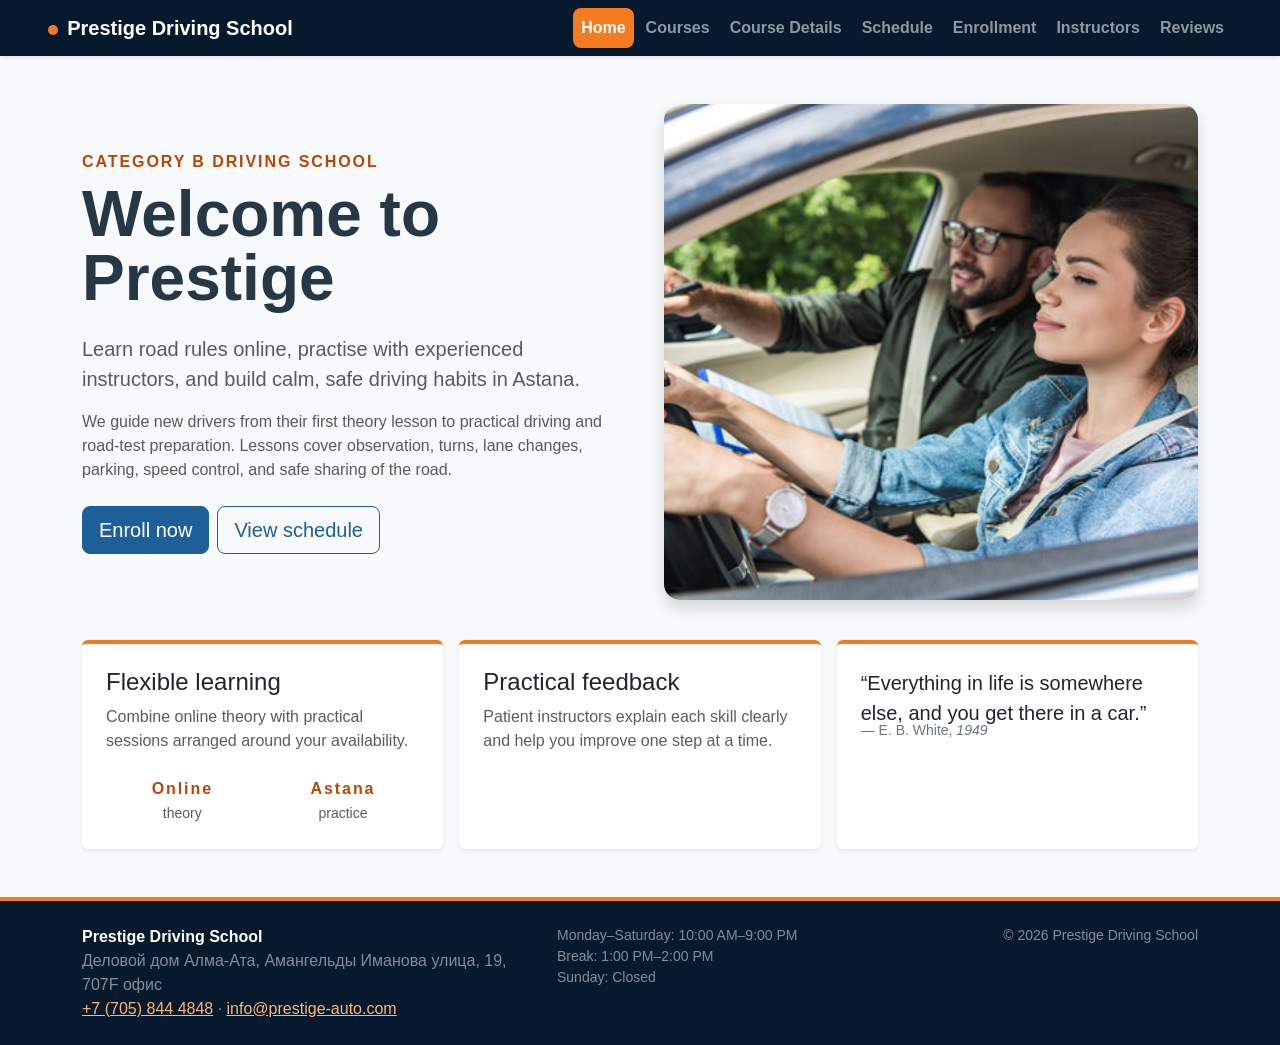
==== index.html @ 95843ca5 "bootstrap is added" ====
<!DOCTYPE html>
<html lang="en">
<head>
    <meta charset="UTF-8">
    <meta name="viewport" content="width=device-width, initial-scale=1.0">
    <meta name="description" content="Welcome to Prestige, an Astana driving school offering Category B theory and practical driving lessons.">
    <meta name="author" content="Aidos">
    <title>Prestige Driving School | Category B Lessons in Astana</title>
    <!-- Bootstrap 5.3.8 is used for the responsive grid, navigation, buttons, cards, and utilities. -->
    <link href="https://cdn.jsdelivr.net/npm/bootstrap@5.3.8/dist/css/bootstrap.min.css" rel="stylesheet">
    <link rel="stylesheet" href="css/index.css">
</head>
<body class="bg-body-tertiary d-flex flex-column min-vh-100">
    <header class="navbar navbar-expand-md navbar-dark bg-brand shadow-sm">
        <!-- container-fluid lets the navigation use the full screen width. -->
        <div class="container-fluid px-3 px-lg-5">
            <a class="navbar-brand fw-bold" href="index.html"><span class="brand-mark"></span>Prestige Driving School</a>
            <input class="visually-hidden nav-toggle" type="checkbox" id="home-nav-toggle">
            <label class="navbar-toggler d-md-none" for="home-nav-toggle">
                <span class="navbar-toggler-icon"></span>
                <span class="visually-hidden">Toggle navigation</span>
            </label>
            <nav class="navbar-collapse main-navigation" aria-label="Main navigation">
                <ul class="navbar-nav ms-md-auto gap-md-1">
                    <li class="nav-item"><a class="nav-link active" aria-current="page" href="index.html">Home</a></li>
                    <li class="nav-item"><a class="nav-link" href="courses.html">Courses</a></li>
                    <li class="nav-item"><a class="nav-link" href="courseDetail.html">Course Details</a></li>
                    <li class="nav-item"><a class="nav-link" href="schedule.html">Schedule</a></li>
                    <li class="nav-item"><a class="nav-link" href="enrollment.html">Enrollment</a></li>
                    <li class="nav-item"><a class="nav-link" href="instructors.html">Instructors</a></li>
                    <li class="nav-item"><a class="nav-link" href="reviews.html">Reviews</a></li>
                </ul>
            </nav>
        </div>
    </header>

    <!-- container keeps the main text readable on wide screens. -->
    <main class="container py-5 flex-grow-1">
        <section class="row g-4 g-lg-5 align-items-center" aria-labelledby="welcome-title">
            <div class="col-12 col-lg-6 text-center text-lg-start">
                <p class="eyebrow fw-bold text-uppercase mb-2">Category B driving school</p>
                <h1 class="display-3 fw-bold lh-1 mb-4" id="welcome-title">Welcome to Prestige</h1>
                <p class="lead text-body-secondary">
                    Learn road rules online, practise with experienced instructors, and build calm, safe driving habits in Astana.
                </p>
                <p class="text-body-secondary">
                    We guide new drivers from their first theory lesson to practical driving and road-test preparation. Lessons cover observation, turns, lane changes, parking, speed control, and safe sharing of the road.
                </p>
                <div class="d-flex flex-wrap justify-content-center justify-content-lg-start gap-2 mt-4">
                    <a class="btn btn-primary btn-lg" href="enrollment.html">Enroll now</a>
                    <a class="btn btn-outline-primary btn-lg" href="schedule.html">View schedule</a>
                </div>
            </div>
            <div class="col-12 col-lg-6">
                <img class="hero-image img-fluid w-100 rounded-4 shadow" src="images/driving-lesson.jpg" alt="Student taking a practical driving lesson with an instructor">
            </div>
        </section>

        <section class="row g-3 mt-4" aria-label="Prestige training benefits">
            <!-- Bootstrap Card component: colours and top accents are adapted to the Prestige theme. -->
            <div class="col-12 col-md-6 col-lg-4">
                <article class="card h-100 border-0 shadow-sm benefit-card">
                    <div class="card-body p-4">
                        <h2 class="h4 card-title">Flexible learning</h2>
                        <p class="card-text text-body-secondary">Combine online theory with practical sessions arranged around your availability.</p>
                        <!-- Nested grid keeps these two facts paired inside the card. -->
                        <div class="row g-2 text-center mt-2">
                            <div class="col-6"><span class="d-block fw-bold text-brand">Online</span><small class="text-body-secondary">theory</small></div>
                            <div class="col-6"><span class="d-block fw-bold text-brand">Astana</span><small class="text-body-secondary">practice</small></div>
                        </div>
                    </div>
                </article>
            </div>
            <div class="col-12 col-md-6 col-lg-4">
                <article class="card h-100 border-0 shadow-sm benefit-card">
                    <div class="card-body p-4">
                        <h2 class="h4 card-title">Practical feedback</h2>
                        <p class="card-text text-body-secondary">Patient instructors explain each skill clearly and help you improve one step at a time.</p>
                    </div>
                </article>
            </div>
            <div class="col-12 col-md-6 col-lg-4">
                <figure class="card h-100 border-0 shadow-sm benefit-card mb-0">
                    <div class="card-body p-4">
                        <blockquote class="blockquote mb-2"><p>“Everything in life is somewhere else, and you get there in a car.”</p></blockquote>
                        <figcaption class="blockquote-footer mb-0">E. B. White, <cite>1949</cite></figcaption>
                    </div>
                </figure>
            </div>
        </section>
    </main>

    <footer class="site-footer bg-brand text-white-50 py-4 mt-auto">
        <div class="container">
            <div class="row g-4 align-items-start">
                <address class="col-12 col-md-6 col-lg-5 mb-0">
                    <strong class="text-white">Prestige Driving School</strong><br>
                    <span lang="ru">Деловой дом Алма-Ата, Амангельды Иманова улица, 19, 707F офис</span><br>
                    <a href="tel:+77058444848">+7 (705) 844 4848</a> · <a href="mailto:info@prestige-auto.com">info@prestige-auto.com</a>
                </address>
                <p class="col-12 col-md-6 col-lg-4 mb-0 small">Monday–Saturday: 10:00 AM–9:00 PM<br>Break: 1:00 PM–2:00 PM<br>Sunday: Closed</p>
                <p class="col-12 col-lg-3 mb-0 text-lg-end small">&copy; 2026 Prestige Driving School</p>
            </div>
        </div>
    </footer>
</body>
</html>
---- css/index.css ----
/* Bootstrap replaced the old custom grid, spacing, buttons, cards, and responsive alignment.
   The matching classes are row/col-*, g-*, spacing utilities, btn, card, shadow, and text-* utilities. */
:root {
    --prestige-navy: #071a2d;
    --prestige-blue: #1f5f99;
    --prestige-orange: #f47b20;
}

body {
    color: #263746;
    font-family: Arial, Helvetica, sans-serif;
}

.bg-brand {
    background-color: var(--prestige-navy);
}

.brand-mark {
    display: inline-block;
    width: 0.65rem;
    height: 0.65rem;
    margin-right: 0.55rem;
    border-radius: 50%;
    background: var(--prestige-orange);
}

.nav-link {
    border-radius: 0.5rem;
    font-weight: 600;
}

.navbar-nav .nav-link.active,
.navbar-nav .nav-link:hover {
    background: var(--prestige-orange);
    color: #fff;
}

.nav-toggle:not(:checked) ~ .main-navigation {
    display: none;
}

.nav-toggle:checked ~ .main-navigation {
    display: block;
}

.eyebrow,
.text-brand {
    color: #b64705;
    letter-spacing: 0.12em;
}

.hero-image {
    height: clamp(18rem, 45vw, 31rem);
    object-fit: cover;
}

.benefit-card {
    border-top: 0.3rem solid var(--prestige-orange) !important;
}

.btn-primary {
    --bs-btn-bg: var(--prestige-blue);
    --bs-btn-border-color: var(--prestige-blue);
    --bs-btn-hover-bg: #174a77;
    --bs-btn-hover-border-color: #174a77;
}

.btn-outline-primary {
    --bs-btn-color: var(--prestige-blue);
    --bs-btn-border-color: var(--prestige-blue);
    --bs-btn-hover-bg: var(--prestige-blue);
    --bs-btn-hover-border-color: var(--prestige-blue);
}

.site-footer {
    border-top: 0.3rem solid var(--prestige-orange);
}

.site-footer a {
    color: #ffb578;
}

@media (min-width: 768px) {
    .nav-toggle ~ .main-navigation {
        display: flex;
    }
}

@media (max-width: 767.98px) {
    .main-navigation {
        flex-basis: 100%;
        padding-top: 0.75rem;
    }

    .main-navigation .nav-link {
        padding-left: 0.75rem;
    }
}
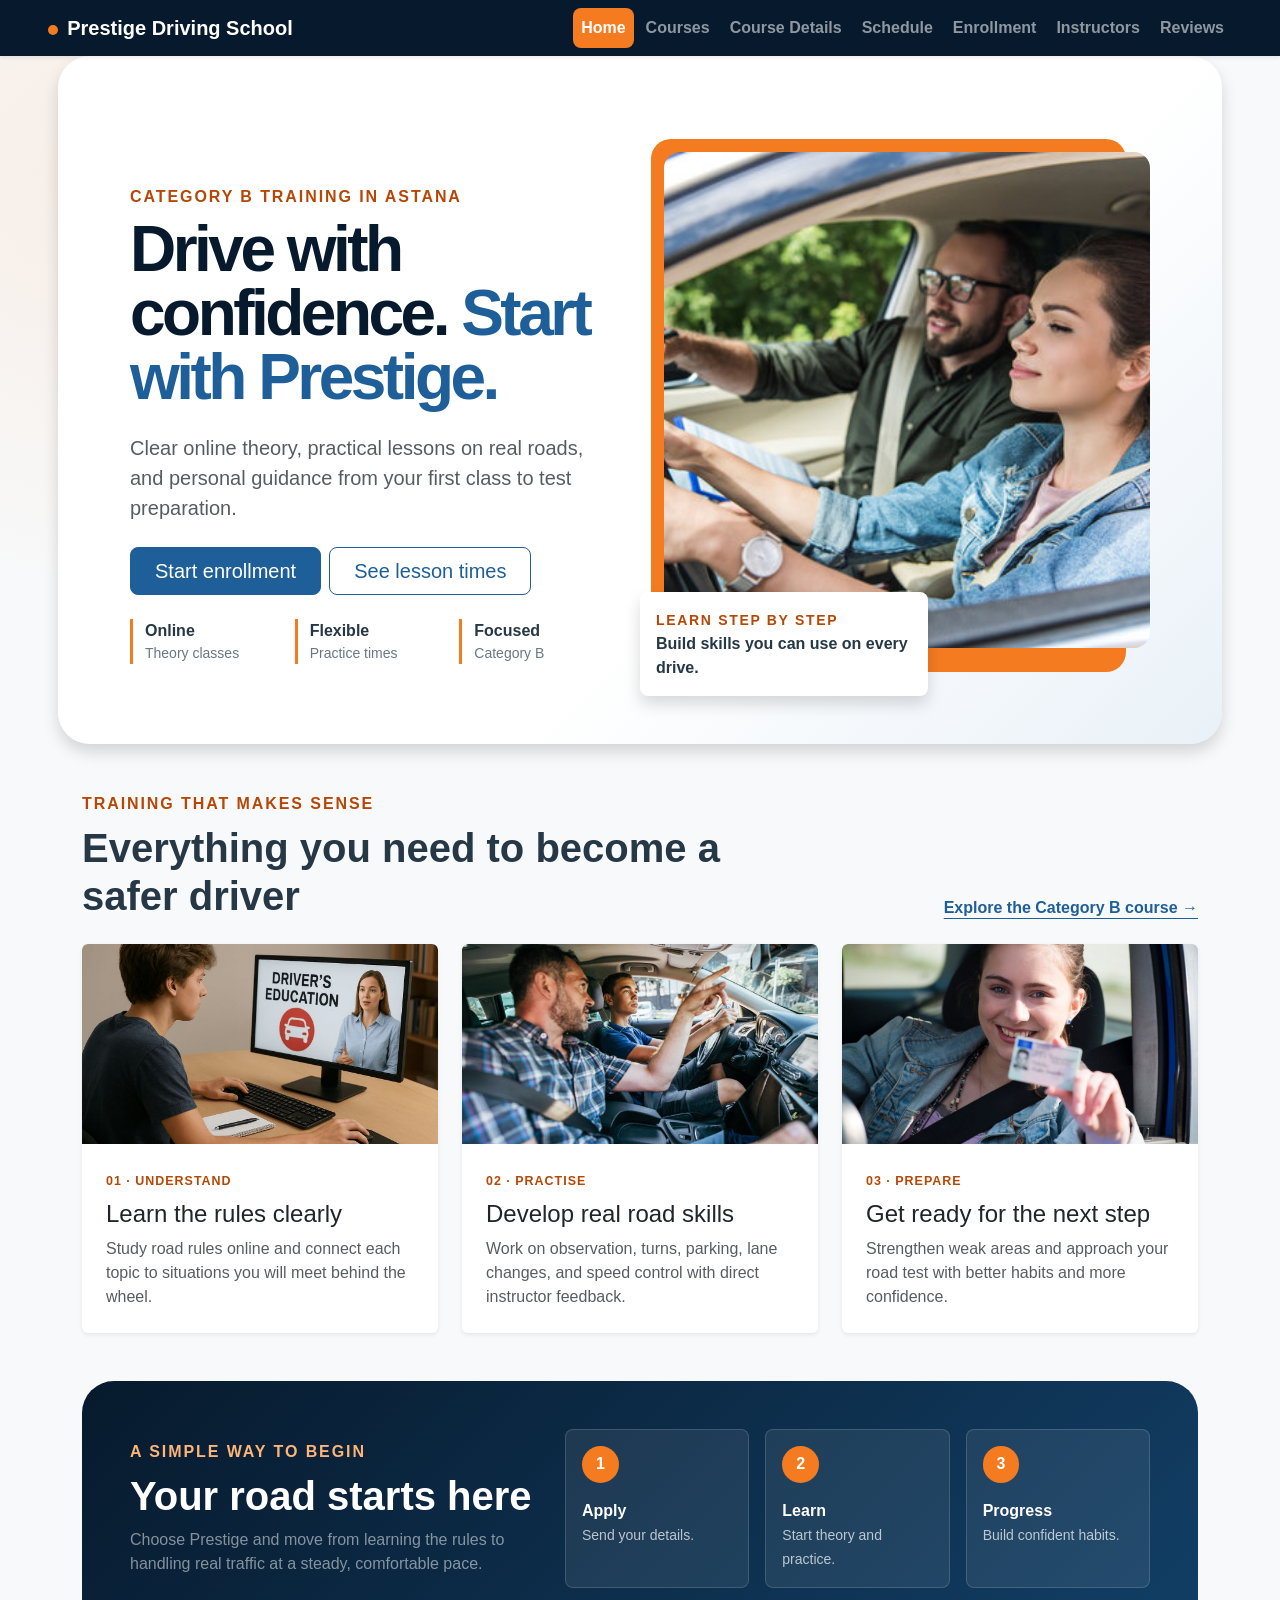
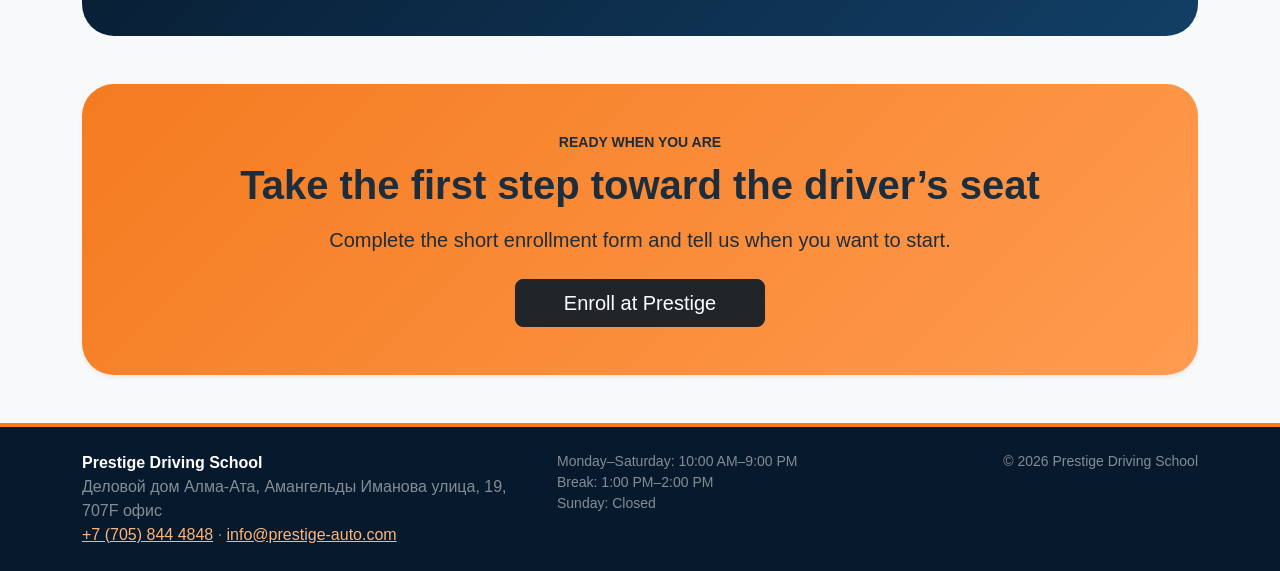
==== commit 022efdfc: "index html became more selling" ====
--- a/index.html
+++ b/index.html
@@ -3,7 +3,7 @@
 <head>
     <meta charset="UTF-8">
     <meta name="viewport" content="width=device-width, initial-scale=1.0">
-    <meta name="description" content="Welcome to Prestige, an Astana driving school offering Category B theory and practical driving lessons.">
+    <meta name="description" content="Build safe driving skills with Prestige Driving School in Astana. Study Category B theory online and book flexible practical lessons.">
     <meta name="author" content="Aidos">
     <title>Prestige Driving School | Category B Lessons in Astana</title>
     <!-- Bootstrap 5.3.8 is used for the responsive grid, navigation, buttons, cards, and utilities. -->
@@ -35,58 +35,103 @@
     </header>
 
     <!-- container keeps the main text readable on wide screens. -->
-    <main class="container py-5 flex-grow-1">
-        <section class="row g-4 g-lg-5 align-items-center" aria-labelledby="welcome-title">
+    <main class="container py-4 py-lg-5 flex-grow-1">
+        <section class="hero-panel row g-4 g-lg-5 align-items-center rounded-5 shadow overflow-hidden p-3 p-md-4 p-lg-5" aria-labelledby="welcome-title">
             <div class="col-12 col-lg-6 text-center text-lg-start">
-                <p class="eyebrow fw-bold text-uppercase mb-2">Category B driving school</p>
-                <h1 class="display-3 fw-bold lh-1 mb-4" id="welcome-title">Welcome to Prestige</h1>
-                <p class="lead text-body-secondary">
-                    Learn road rules online, practise with experienced instructors, and build calm, safe driving habits in Astana.
+                <p class="eyebrow fw-bold text-uppercase mb-2">Category B training in Astana</p>
+                <h1 class="display-3 fw-bold lh-1 mb-4" id="welcome-title">Drive with confidence. <span>Start with Prestige.</span></h1>
+                <p class="lead text-body-secondary mb-4">
+                    Clear online theory, practical lessons on real roads, and personal guidance from your first class to test preparation.
                 </p>
-                <p class="text-body-secondary">
-                    We guide new drivers from their first theory lesson to practical driving and road-test preparation. Lessons cover observation, turns, lane changes, parking, speed control, and safe sharing of the road.
-                </p>
-                <div class="d-flex flex-wrap justify-content-center justify-content-lg-start gap-2 mt-4">
-                    <a class="btn btn-primary btn-lg" href="enrollment.html">Enroll now</a>
-                    <a class="btn btn-outline-primary btn-lg" href="schedule.html">View schedule</a>
+                <div class="d-flex flex-wrap justify-content-center justify-content-lg-start gap-2 mb-4">
+                    <a class="btn btn-primary btn-lg px-4" href="enrollment.html">Start enrollment</a>
+                    <a class="btn btn-outline-primary btn-lg px-4" href="schedule.html">See lesson times</a>
+                </div>
+                <div class="row g-2 text-start" aria-label="Course highlights">
+                    <div class="col-12 col-sm-4"><p class="trust-item mb-0"><strong>Online</strong><small>Theory classes</small></p></div>
+                    <div class="col-12 col-sm-4"><p class="trust-item mb-0"><strong>Flexible</strong><small>Practice times</small></p></div>
+                    <div class="col-12 col-sm-4"><p class="trust-item mb-0"><strong>Focused</strong><small>Category B</small></p></div>
                 </div>
             </div>
             <div class="col-12 col-lg-6">
-                <img class="hero-image img-fluid w-100 rounded-4 shadow" src="images/driving-lesson.jpg" alt="Student taking a practical driving lesson with an instructor">
+                <div class="hero-visual position-relative">
+                    <img class="hero-image img-fluid w-100 rounded-4" src="images/driving-lesson.jpg" alt="Student taking a practical driving lesson with an instructor">
+                    <div class="hero-message bg-white rounded-3 shadow p-3">
+                        <span class="small text-uppercase fw-bold text-brand">Learn step by step</span>
+                        <p class="mb-0 fw-semibold">Build skills you can use on every drive.</p>
+                    </div>
+                </div>
             </div>
         </section>
 
-        <section class="row g-3 mt-4" aria-label="Prestige training benefits">
-            <!-- Bootstrap Card component: colours and top accents are adapted to the Prestige theme. -->
-            <div class="col-12 col-md-6 col-lg-4">
-                <article class="card h-100 border-0 shadow-sm benefit-card">
-                    <div class="card-body p-4">
-                        <h2 class="h4 card-title">Flexible learning</h2>
-                        <p class="card-text text-body-secondary">Combine online theory with practical sessions arranged around your availability.</p>
-                        <!-- Nested grid keeps these two facts paired inside the card. -->
-                        <div class="row g-2 text-center mt-2">
-                            <div class="col-6"><span class="d-block fw-bold text-brand">Online</span><small class="text-body-secondary">theory</small></div>
-                            <div class="col-6"><span class="d-block fw-bold text-brand">Astana</span><small class="text-body-secondary">practice</small></div>
+        <section class="py-5" aria-labelledby="benefits-title">
+            <div class="row align-items-end g-3 mb-4">
+                <div class="col-12 col-lg-8">
+                    <p class="eyebrow fw-bold text-uppercase mb-2">Training that makes sense</p>
+                    <h2 class="display-6 fw-bold mb-0" id="benefits-title">Everything you need to become a safer driver</h2>
+                </div>
+                <div class="col-12 col-lg-4 text-lg-end">
+                    <a class="fw-semibold link-arrow" href="courses.html">Explore the Category B course <span aria-hidden="true">→</span></a>
+                </div>
+            </div>
+
+            <!-- Bootstrap Card component: image cards are adapted to present the Prestige learning journey. -->
+            <div class="row g-4">
+                <div class="col-12 col-md-6 col-lg-4">
+                    <article class="card h-100 border-0 shadow-sm benefit-card overflow-hidden">
+                        <img class="card-img-top selling-card-image" src="images/theory.jpg" alt="Student studying driving theory online">
+                        <div class="card-body p-4">
+                            <span class="step-label">01 · Understand</span>
+                            <h3 class="h4 card-title mt-2">Learn the rules clearly</h3>
+                            <p class="card-text text-body-secondary mb-0">Study road rules online and connect each topic to situations you will meet behind the wheel.</p>
                         </div>
-                    </div>
-                </article>
+                    </article>
+                </div>
+                <div class="col-12 col-md-6 col-lg-4">
+                    <article class="card h-100 border-0 shadow-sm benefit-card overflow-hidden">
+                        <img class="card-img-top selling-card-image" src="images/practice.jpg" alt="Instructor guiding a student during a practical driving lesson">
+                        <div class="card-body p-4">
+                            <span class="step-label">02 · Practise</span>
+                            <h3 class="h4 card-title mt-2">Develop real road skills</h3>
+                            <p class="card-text text-body-secondary mb-0">Work on observation, turns, parking, lane changes, and speed control with direct instructor feedback.</p>
+                        </div>
+                    </article>
+                </div>
+                <div class="col-12 col-md-6 col-lg-4">
+                    <article class="card h-100 border-0 shadow-sm benefit-card overflow-hidden">
+                        <img class="card-img-top selling-card-image" src="images/graduate-photo.jpg" alt="New driver holding a driving license">
+                        <div class="card-body p-4">
+                            <span class="step-label">03 · Prepare</span>
+                            <h3 class="h4 card-title mt-2">Get ready for the next step</h3>
+                            <p class="card-text text-body-secondary mb-0">Strengthen weak areas and approach your road test with better habits and more confidence.</p>
+                        </div>
+                    </article>
+                </div>
             </div>
-            <div class="col-12 col-md-6 col-lg-4">
-                <article class="card h-100 border-0 shadow-sm benefit-card">
-                    <div class="card-body p-4">
-                        <h2 class="h4 card-title">Practical feedback</h2>
-                        <p class="card-text text-body-secondary">Patient instructors explain each skill clearly and help you improve one step at a time.</p>
-                    </div>
-                </article>
+        </section>
+
+        <section class="journey-section rounded-5 p-4 p-lg-5 mb-5 text-white" aria-labelledby="journey-title">
+            <div class="row g-4 align-items-center">
+                <div class="col-12 col-lg-5">
+                    <p class="eyebrow eyebrow-light fw-bold text-uppercase mb-2">A simple way to begin</p>
+                    <h2 class="display-6 fw-bold" id="journey-title">Your road starts here</h2>
+                    <p class="text-white-50 mb-0">Choose Prestige and move from learning the rules to handling real traffic at a steady, comfortable pace.</p>
+                </div>
+                <div class="col-12 col-lg-7">
+                    <ol class="row g-3 list-unstyled mb-0">
+                        <li class="col-12 col-sm-4"><div class="journey-step h-100 p-3 rounded-3"><span>1</span><strong class="d-block mt-3">Apply</strong><small>Send your details.</small></div></li>
+                        <li class="col-12 col-sm-4"><div class="journey-step h-100 p-3 rounded-3"><span>2</span><strong class="d-block mt-3">Learn</strong><small>Start theory and practice.</small></div></li>
+                        <li class="col-12 col-sm-4"><div class="journey-step h-100 p-3 rounded-3"><span>3</span><strong class="d-block mt-3">Progress</strong><small>Build confident habits.</small></div></li>
+                    </ol>
+                </div>
             </div>
-            <div class="col-12 col-md-6 col-lg-4">
-                <figure class="card h-100 border-0 shadow-sm benefit-card mb-0">
-                    <div class="card-body p-4">
-                        <blockquote class="blockquote mb-2"><p>“Everything in life is somewhere else, and you get there in a car.”</p></blockquote>
-                        <figcaption class="blockquote-footer mb-0">E. B. White, <cite>1949</cite></figcaption>
-                    </div>
-                </figure>
-            </div>
+        </section>
+
+        <section class="cta-panel rounded-5 p-4 p-lg-5 text-center shadow-sm" aria-labelledby="cta-title">
+            <p class="fw-bold text-uppercase small mb-2">Ready when you are</p>
+            <h2 class="display-6 fw-bold mb-3" id="cta-title">Take the first step toward the driver’s seat</h2>
+            <p class="lead mb-4">Complete the short enrollment form and tell us when you want to start.</p>
+            <a class="btn btn-dark btn-lg px-5" href="enrollment.html">Enroll at Prestige</a>
         </section>
     </main>
 
--- a/css/index.css
+++ b/css/index.css
@@ -9,6 +9,9 @@
 body {
     color: #263746;
     font-family: Arial, Helvetica, sans-serif;
+    background:
+        radial-gradient(circle at 8% 8%, rgba(244, 123, 32, 0.09), transparent 26rem),
+        #f4f7fa !important;
 }
 
 .bg-brand {
@@ -49,13 +52,115 @@
     letter-spacing: 0.12em;
 }
 
+.hero-panel {
+    background: linear-gradient(135deg, #fff 0%, #fff 62%, #e9f1f8 100%);
+}
+
+.hero-panel h1 {
+    color: var(--prestige-navy);
+    letter-spacing: -0.055em;
+}
+
+.hero-panel h1 span {
+    color: var(--prestige-blue);
+}
+
 .hero-image {
     height: clamp(18rem, 45vw, 31rem);
     object-fit: cover;
 }
 
+.hero-visual::before {
+    position: absolute;
+    inset: -0.8rem 1.5rem 1.5rem -0.8rem;
+    z-index: 0;
+    border-radius: 1.25rem;
+    background: var(--prestige-orange);
+    content: "";
+}
+
+.hero-visual img,
+.hero-message {
+    position: relative;
+    z-index: 1;
+}
+
+.hero-message {
+    width: min(18rem, 80%);
+    margin: -3.5rem 0 0 -1.5rem;
+}
+
+.trust-item {
+    padding-left: 0.75rem;
+    border-left: 0.2rem solid var(--prestige-orange);
+}
+
+.trust-item strong,
+.trust-item small {
+    display: block;
+}
+
+.trust-item small {
+    color: #687888;
+}
+
 .benefit-card {
-    border-top: 0.3rem solid var(--prestige-orange) !important;
+    transition: transform 180ms ease, box-shadow 180ms ease;
+}
+
+.benefit-card:hover {
+    transform: translateY(-0.35rem);
+    box-shadow: 0 1rem 2.5rem rgba(7, 26, 45, 0.15) !important;
+}
+
+.selling-card-image {
+    height: 12.5rem;
+    object-fit: cover;
+}
+
+.step-label {
+    color: #b64705;
+    font-size: 0.78rem;
+    font-weight: 800;
+    letter-spacing: 0.08em;
+    text-transform: uppercase;
+}
+
+.link-arrow {
+    color: var(--prestige-blue);
+    text-underline-offset: 0.3rem;
+}
+
+.journey-section {
+    background: linear-gradient(135deg, var(--prestige-navy), #123f66);
+}
+
+.eyebrow-light {
+    color: #ffb578;
+}
+
+.journey-step {
+    border: 1px solid rgba(255, 255, 255, 0.15);
+    background: rgba(255, 255, 255, 0.08);
+}
+
+.journey-step span {
+    display: grid;
+    width: 2.3rem;
+    height: 2.3rem;
+    place-items: center;
+    border-radius: 50%;
+    background: var(--prestige-orange);
+    font-weight: 800;
+}
+
+.journey-step small {
+    color: rgba(255, 255, 255, 0.7);
+}
+
+.cta-panel {
+    background: linear-gradient(135deg, #f47b20, #ff9b4f);
+    color: #1d2d3b;
 }
 
 .btn-primary {
@@ -95,4 +200,13 @@
     .main-navigation .nav-link {
         padding-left: 0.75rem;
     }
-}
+
+    .hero-message {
+        width: calc(100% - 2rem);
+        margin: -2rem auto 0;
+    }
+
+    .hero-visual::before {
+        inset: -0.55rem 0.75rem 1rem -0.55rem;
+    }
+}
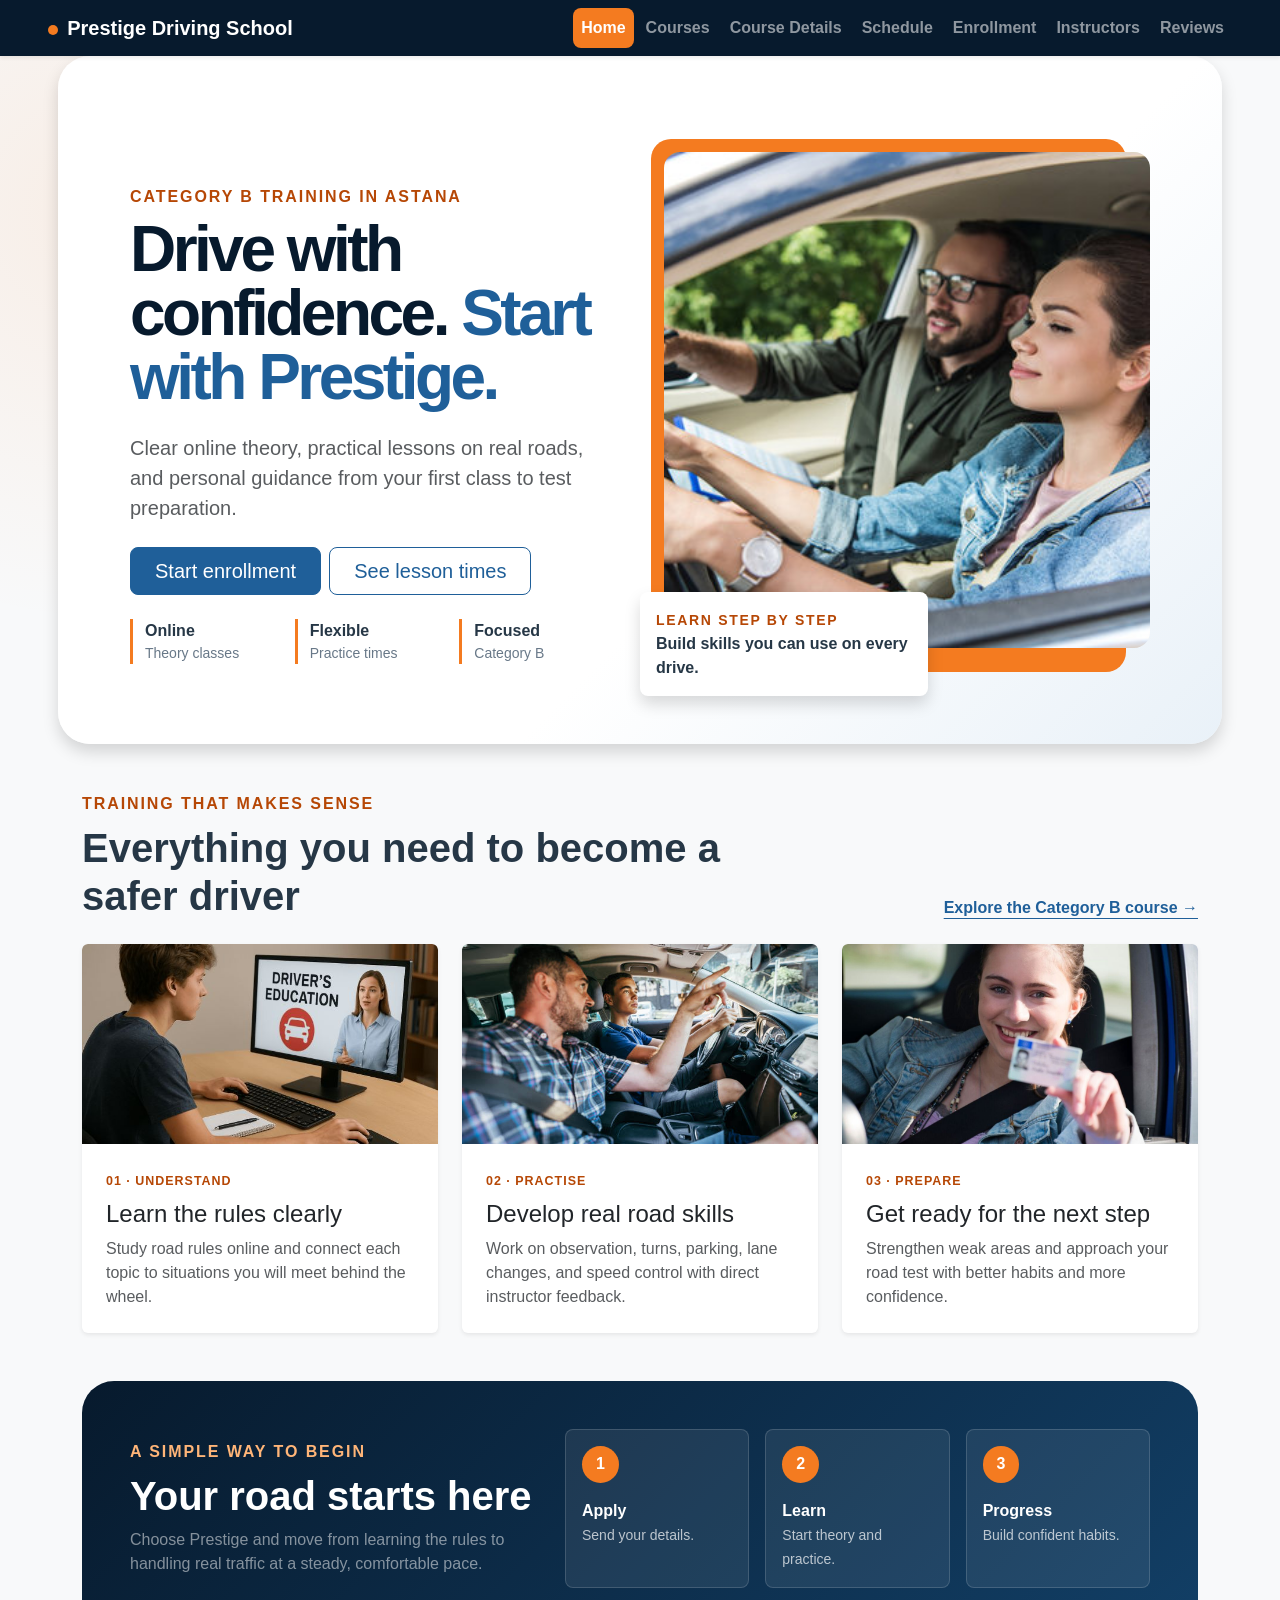
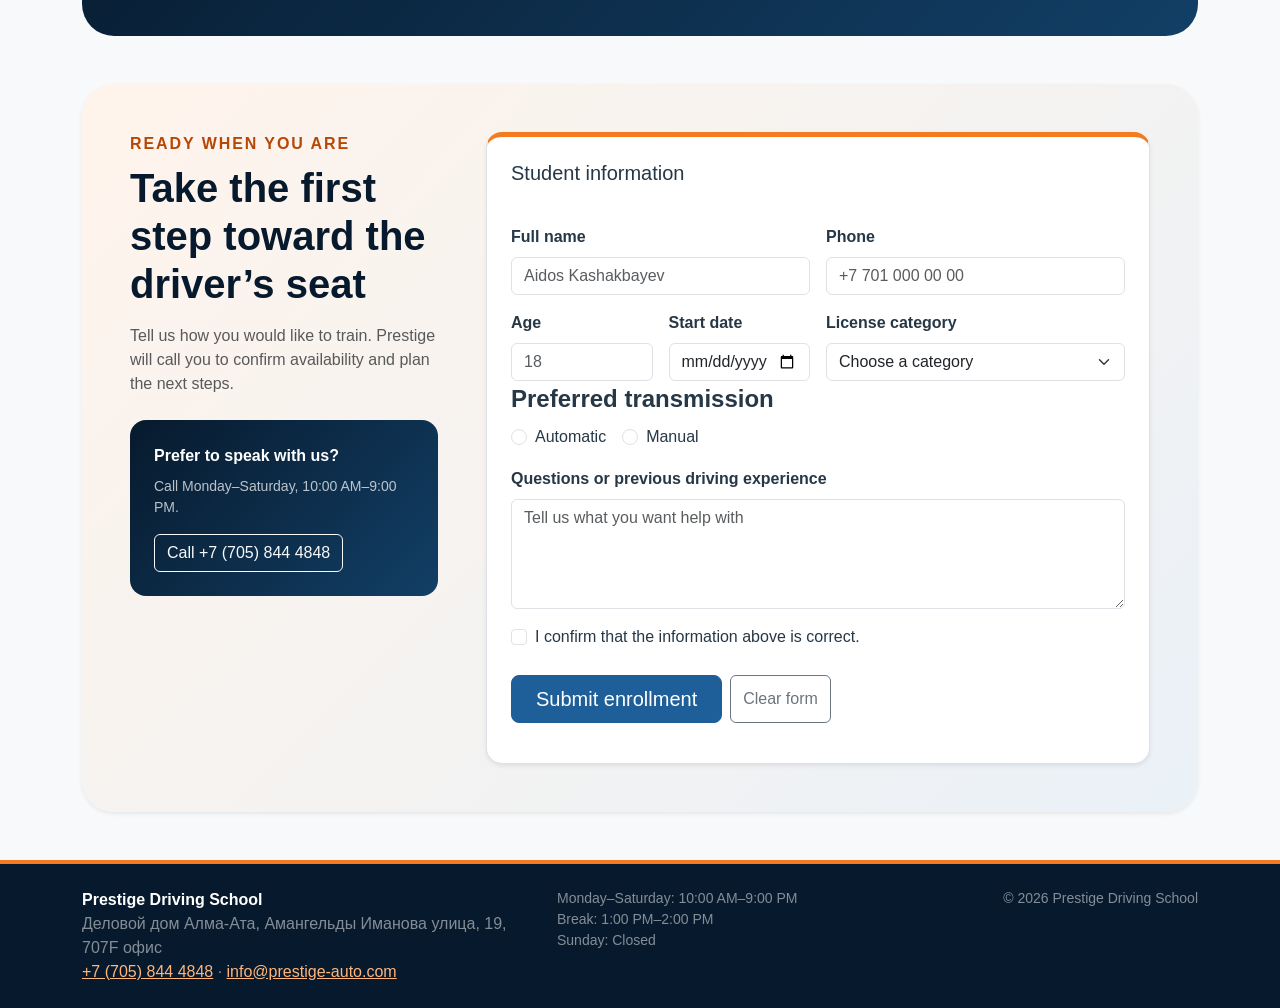
==== commit 0da23274: "form was moved to index page" ====
--- a/index.html
+++ b/index.html
@@ -6,12 +6,14 @@
     <meta name="description" content="Build safe driving skills with Prestige Driving School in Astana. Study Category B theory online and book flexible practical lessons.">
     <meta name="author" content="Aidos">
     <title>Prestige Driving School | Category B Lessons in Astana</title>
+    <link rel="icon" type="image/jpeg" href="images/category-b-car.jpg">
     <!-- Bootstrap 5.3.8 is used for the responsive grid, navigation, buttons, cards, and utilities. -->
     <link href="https://cdn.jsdelivr.net/npm/bootstrap@5.3.8/dist/css/bootstrap.min.css" rel="stylesheet">
     <link rel="stylesheet" href="css/index.css">
 </head>
 <body class="bg-body-tertiary d-flex flex-column min-vh-100">
-    <header class="navbar navbar-expand-md navbar-dark bg-brand shadow-sm">
+    <a class="visually-hidden-focusable skip-link" href="#main-content">Skip to main content</a>
+    <header class="navbar navbar-expand-md navbar-dark bg-brand shadow-sm" id="site-header">
         <!-- container-fluid lets the navigation use the full screen width. -->
         <div class="container-fluid px-3 px-lg-5">
             <a class="navbar-brand fw-bold" href="index.html"><span class="brand-mark"></span>Prestige Driving School</a>
@@ -20,7 +22,7 @@
                 <span class="navbar-toggler-icon"></span>
                 <span class="visually-hidden">Toggle navigation</span>
             </label>
-            <nav class="navbar-collapse main-navigation" aria-label="Main navigation">
+            <nav class="navbar-collapse main-navigation" id="main-navigation" aria-label="Main navigation">
                 <ul class="navbar-nav ms-md-auto gap-md-1">
                     <li class="nav-item"><a class="nav-link active" aria-current="page" href="index.html">Home</a></li>
                     <li class="nav-item"><a class="nav-link" href="courses.html">Courses</a></li>
@@ -35,8 +37,8 @@
     </header>
 
     <!-- container keeps the main text readable on wide screens. -->
-    <main class="container py-4 py-lg-5 flex-grow-1">
-        <section class="hero-panel row g-4 g-lg-5 align-items-center rounded-5 shadow overflow-hidden p-3 p-md-4 p-lg-5" aria-labelledby="welcome-title">
+    <main class="container py-4 py-lg-5 flex-grow-1" id="main-content">
+        <section class="hero-panel row g-4 g-lg-5 align-items-center rounded-5 shadow overflow-hidden p-3 p-md-4 p-lg-5" id="home-hero" aria-labelledby="welcome-title">
             <div class="col-12 col-lg-6 text-center text-lg-start">
                 <p class="eyebrow fw-bold text-uppercase mb-2">Category B training in Astana</p>
                 <h1 class="display-3 fw-bold lh-1 mb-4" id="welcome-title">Drive with confidence. <span>Start with Prestige.</span></h1>
@@ -44,10 +46,10 @@
                     Clear online theory, practical lessons on real roads, and personal guidance from your first class to test preparation.
                 </p>
                 <div class="d-flex flex-wrap justify-content-center justify-content-lg-start gap-2 mb-4">
-                    <a class="btn btn-primary btn-lg px-4" href="enrollment.html">Start enrollment</a>
-                    <a class="btn btn-outline-primary btn-lg px-4" href="schedule.html">See lesson times</a>
-                </div>
-                <div class="row g-2 text-start" aria-label="Course highlights">
+                    <a class="btn btn-primary btn-lg px-4" id="hero-enrollment-link" href="#enrollment-form">Start enrollment</a>
+                    <a class="btn btn-outline-primary btn-lg px-4" id="hero-schedule-link" href="schedule.html">See lesson times</a>
+                </div>
+                <div class="row g-2 text-start" role="group" aria-label="Course highlights">
                     <div class="col-12 col-sm-4"><p class="trust-item mb-0"><strong>Online</strong><small>Theory classes</small></p></div>
                     <div class="col-12 col-sm-4"><p class="trust-item mb-0"><strong>Flexible</strong><small>Practice times</small></p></div>
                     <div class="col-12 col-sm-4"><p class="trust-item mb-0"><strong>Focused</strong><small>Category B</small></p></div>
@@ -64,19 +66,19 @@
             </div>
         </section>
 
-        <section class="py-5" aria-labelledby="benefits-title">
+        <section class="py-5" id="training-benefits" aria-labelledby="benefits-title">
             <div class="row align-items-end g-3 mb-4">
                 <div class="col-12 col-lg-8">
                     <p class="eyebrow fw-bold text-uppercase mb-2">Training that makes sense</p>
                     <h2 class="display-6 fw-bold mb-0" id="benefits-title">Everything you need to become a safer driver</h2>
                 </div>
                 <div class="col-12 col-lg-4 text-lg-end">
-                    <a class="fw-semibold link-arrow" href="courses.html">Explore the Category B course <span aria-hidden="true">→</span></a>
+                    <a class="fw-semibold link-arrow" id="course-overview-link" href="courses.html">Explore the Category B course <span aria-hidden="true">→</span></a>
                 </div>
             </div>
 
             <!-- Bootstrap Card component: image cards are adapted to present the Prestige learning journey. -->
-            <div class="row g-4">
+            <div class="row g-4" id="benefits-list">
                 <div class="col-12 col-md-6 col-lg-4">
                     <article class="card h-100 border-0 shadow-sm benefit-card overflow-hidden">
                         <img class="card-img-top selling-card-image" src="images/theory.jpg" alt="Student studying driving theory online">
@@ -110,7 +112,7 @@
             </div>
         </section>
 
-        <section class="journey-section rounded-5 p-4 p-lg-5 mb-5 text-white" aria-labelledby="journey-title">
+        <section class="journey-section rounded-5 p-4 p-lg-5 mb-5 text-white" id="learning-journey" aria-labelledby="journey-title">
             <div class="row g-4 align-items-center">
                 <div class="col-12 col-lg-5">
                     <p class="eyebrow eyebrow-light fw-bold text-uppercase mb-2">A simple way to begin</p>
@@ -127,15 +129,85 @@
             </div>
         </section>
 
-        <section class="cta-panel rounded-5 p-4 p-lg-5 text-center shadow-sm" aria-labelledby="cta-title">
-            <p class="fw-bold text-uppercase small mb-2">Ready when you are</p>
-            <h2 class="display-6 fw-bold mb-3" id="cta-title">Take the first step toward the driver’s seat</h2>
-            <p class="lead mb-4">Complete the short enrollment form and tell us when you want to start.</p>
-            <a class="btn btn-dark btn-lg px-5" href="enrollment.html">Enroll at Prestige</a>
+        <section class="enrollment-panel rounded-5 p-3 p-md-4 p-lg-5 shadow-sm" id="enrollment" aria-labelledby="enrollment-title">
+            <div class="row g-4 g-lg-5 align-items-start">
+                <div class="col-12 col-lg-4">
+                    <p class="eyebrow fw-bold text-uppercase mb-2">Ready when you are</p>
+                    <h2 class="display-6 fw-bold mb-3" id="enrollment-title">Take the first step toward the driver’s seat</h2>
+                    <p class="text-body-secondary mb-4" id="form-instructions">Tell us how you would like to train. Prestige will call you to confirm availability and plan the next steps.</p>
+                    <div class="enrollment-contact rounded-4 p-4">
+                        <strong class="d-block mb-2">Prefer to speak with us?</strong>
+                        <p class="small mb-3">Call Monday–Saturday, 10:00 AM–9:00 PM.</p>
+                        <a class="btn btn-outline-light" href="tel:+77058444848">Call +7 (705) 844 4848</a>
+                    </div>
+                </div>
+                <div class="col-12 col-lg-8">
+                    <!-- This static prototype has no backend; form submission will be connected later. -->
+                    <form class="enrollment-form bg-white border rounded-4 shadow-sm p-3 p-md-4" id="enrollment-form" method="post" action="index.html#enrollment-form" aria-describedby="form-instructions enrollment-form-status">
+                        <fieldset>
+                            <legend class="h5 mb-4">Student information</legend>
+                            <div class="row g-3">
+                                <div class="col-12 col-md-6">
+                                    <label class="form-label fw-semibold" for="full-name">Full name</label>
+                                    <input class="form-control" type="text" id="full-name" name="full-name" placeholder="Aidos Kashakbayev" autocomplete="name" aria-describedby="full-name-error" required>
+                                    <small class="field-message is-hidden" id="full-name-error">Enter your full name.</small>
+                                </div>
+                                <div class="col-12 col-md-6">
+                                    <label class="form-label fw-semibold" for="phone">Phone</label>
+                                    <input class="form-control" type="tel" id="phone" name="phone" placeholder="+7 701 000 00 00" autocomplete="tel" inputmode="tel" aria-describedby="phone-error" required>
+                                    <small class="field-message is-hidden" id="phone-error">Enter a phone number we can use to contact you.</small>
+                                </div>
+                                <div class="col-6 col-md-3">
+                                    <label class="form-label fw-semibold" for="age">Age</label>
+                                    <input class="form-control" type="number" id="age" name="age" min="16" max="100" placeholder="18" inputmode="numeric" aria-describedby="age-error" required>
+                                    <small class="field-message is-hidden" id="age-error">Enter an age from 16 to 100.</small>
+                                </div>
+                                <div class="col-6 col-md-3">
+                                    <label class="form-label fw-semibold" for="start-date">Start date</label>
+                                    <input class="form-control" type="date" id="start-date" name="start-date" aria-describedby="start-date-error" required>
+                                    <small class="field-message is-hidden" id="start-date-error">Choose your preferred start date.</small>
+                                </div>
+                                <div class="col-12 col-md-6">
+                                    <label class="form-label fw-semibold" for="category">License category</label>
+                                    <select class="form-select" id="category" name="category" aria-describedby="category-error" required>
+                                        <option value="" selected disabled>Choose a category</option>
+                                        <option value="B">Category B</option>
+                                    </select>
+                                    <small class="field-message is-hidden" id="category-error">Choose a license category.</small>
+                                </div>
+                                <fieldset class="col-12 border-0 m-0" aria-describedby="transmission-error">
+                                    <legend class="form-label fw-semibold mb-2">Preferred transmission</legend>
+                                    <div class="d-flex flex-wrap gap-3">
+                                        <div class="form-check"><input class="form-check-input" type="radio" id="automatic" name="transmission" value="automatic" required><label class="form-check-label" for="automatic">Automatic</label></div>
+                                        <div class="form-check"><input class="form-check-input" type="radio" id="manual" name="transmission" value="manual"><label class="form-check-label" for="manual">Manual</label></div>
+                                    </div>
+                                    <small class="field-message is-hidden" id="transmission-error">Choose a preferred transmission.</small>
+                                </fieldset>
+                                <div class="col-12">
+                                    <label class="form-label fw-semibold" for="notes">Questions or previous driving experience</label>
+                                    <textarea class="form-control" id="notes" name="notes" rows="4" placeholder="Tell us what you want help with"></textarea>
+                                </div>
+                                <div class="col-12">
+                                    <div class="form-check"><input class="form-check-input" type="checkbox" id="agreement" name="agreement" aria-describedby="agreement-error" required><label class="form-check-label" for="agreement">I confirm that the information above is correct.</label></div>
+                                    <small class="field-message is-hidden" id="agreement-error">Confirm the information before submitting.</small>
+                                </div>
+                                <div class="col-12 d-flex flex-wrap gap-2 pt-2">
+                                    <button class="btn btn-primary btn-lg px-4" id="enrollment-submit" type="submit">Submit enrollment</button>
+                                    <button class="btn btn-outline-secondary" id="enrollment-reset" type="reset">Clear form</button>
+                                </div>
+                                <div class="col-12" id="enrollment-form-status" aria-live="polite">
+                                    <p class="status-message is-hidden is-error mb-0" id="enrollment-error" role="alert">Please review the highlighted fields and try again.</p>
+                                    <p class="status-message is-hidden is-success mb-0" id="enrollment-confirmation" role="status">Thank you. Your enrollment request has been received. Prestige will call you to confirm your lesson plan.</p>
+                                </div>
+                            </div>
+                        </fieldset>
+                    </form>
+                </div>
+            </div>
         </section>
     </main>
 
-    <footer class="site-footer bg-brand text-white-50 py-4 mt-auto">
+    <footer class="site-footer bg-brand text-white-50 py-4 mt-auto" id="site-footer">
         <div class="container">
             <div class="row g-4 align-items-start">
                 <address class="col-12 col-md-6 col-lg-5 mb-0">
--- a/css/index.css
+++ b/css/index.css
@@ -12,6 +12,57 @@
     background:
         radial-gradient(circle at 8% 8%, rgba(244, 123, 32, 0.09), transparent 26rem),
         #f4f7fa !important;
+}
+
+.skip-link {
+    position: fixed;
+    top: 0.75rem;
+    left: 0.75rem;
+    z-index: 1100;
+    padding: 0.65rem 0.9rem;
+    border-radius: 0.5rem;
+    background: #fff;
+    color: var(--prestige-navy);
+    font-weight: 700;
+}
+
+a:focus-visible,
+button:focus-visible,
+input:focus-visible,
+select:focus-visible,
+textarea:focus-visible,
+label:focus-visible {
+    outline: 0.2rem solid var(--prestige-orange);
+    outline-offset: 0.2rem;
+}
+
+.is-hidden {
+    display: none !important;
+}
+
+.is-active,
+.is-selected {
+    outline: 0.2rem solid var(--prestige-orange);
+    outline-offset: 0.2rem;
+}
+
+.status-message {
+    margin-top: 1rem;
+    padding: 0.85rem 1rem;
+    border: 1px solid currentColor;
+    border-radius: 0.75rem;
+}
+
+.is-error {
+    border-color: #b42318 !important;
+    color: #8f1d14 !important;
+    background: #fff1f0;
+}
+
+.is-success {
+    border-color: #217a46 !important;
+    color: #185c35 !important;
+    background: #ecf8f0;
 }
 
 .bg-brand {
@@ -158,9 +209,58 @@
     color: rgba(255, 255, 255, 0.7);
 }
 
-.cta-panel {
-    background: linear-gradient(135deg, #f47b20, #ff9b4f);
-    color: #1d2d3b;
+.enrollment-panel {
+    background: linear-gradient(135deg, #fff4eb 0%, #eaf1f7 100%);
+}
+
+.enrollment-panel h2 {
+    color: var(--prestige-navy);
+}
+
+.enrollment-contact {
+    background: linear-gradient(135deg, var(--prestige-navy), #123f66);
+    color: #fff;
+}
+
+.enrollment-contact p {
+    color: rgba(255, 255, 255, 0.72);
+}
+
+.enrollment-form {
+    border-top: 0.35rem solid var(--prestige-orange) !important;
+}
+
+.field-message {
+    display: block;
+    margin-top: 0.35rem;
+    color: #8f1d14;
+    font-size: 0.875rem;
+}
+
+.enrollment-form .form-control.is-error,
+.enrollment-form .form-select.is-error,
+.enrollment-form .form-check-input.is-error {
+    border-color: #b42318 !important;
+    background-color: #fff;
+}
+
+.enrollment-form .form-control.is-success,
+.enrollment-form .form-select.is-success,
+.enrollment-form .form-check-input.is-success {
+    border-color: #217a46 !important;
+    background-color: #fff;
+}
+
+.form-control:focus,
+.form-select:focus,
+.form-check-input:focus {
+    border-color: var(--prestige-orange);
+    box-shadow: 0 0 0 0.25rem rgba(244, 123, 32, 0.2);
+}
+
+.form-check-input:checked {
+    border-color: var(--prestige-orange);
+    background-color: var(--prestige-orange);
 }
 
 .btn-primary {
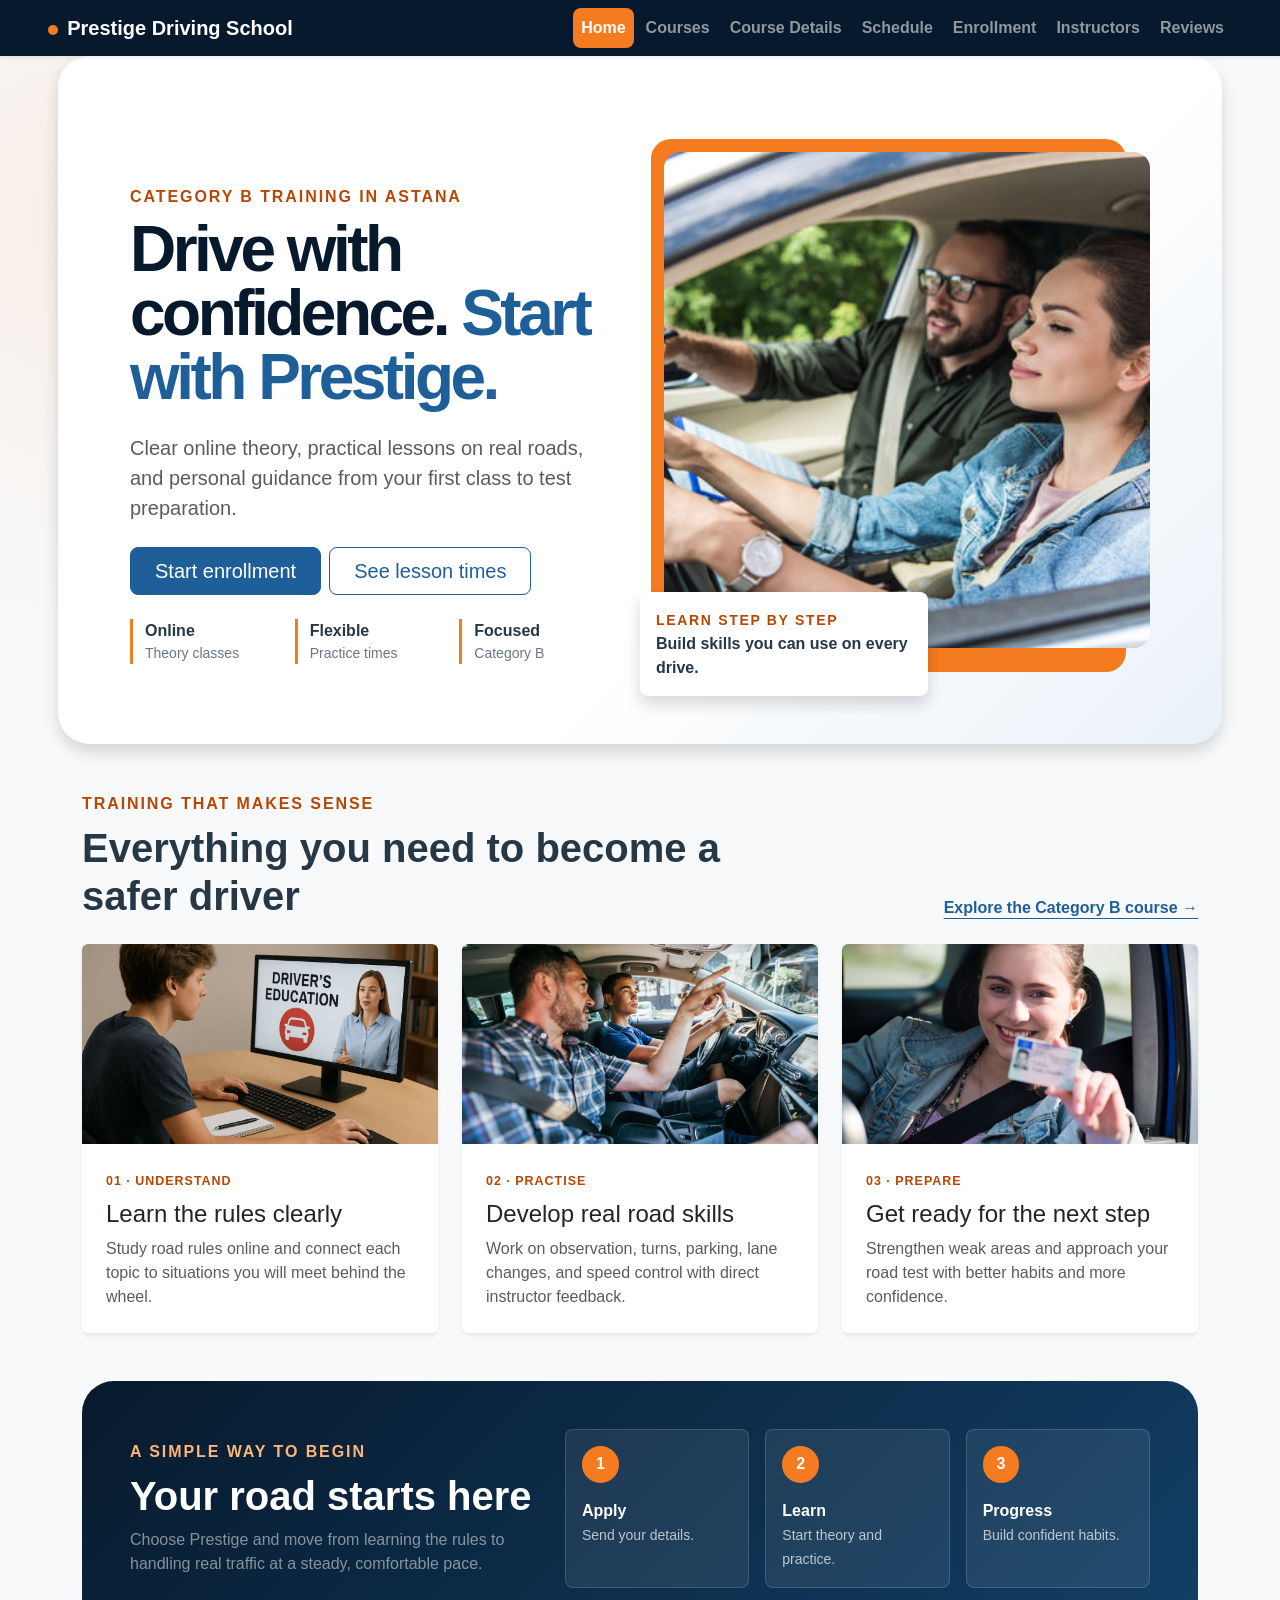
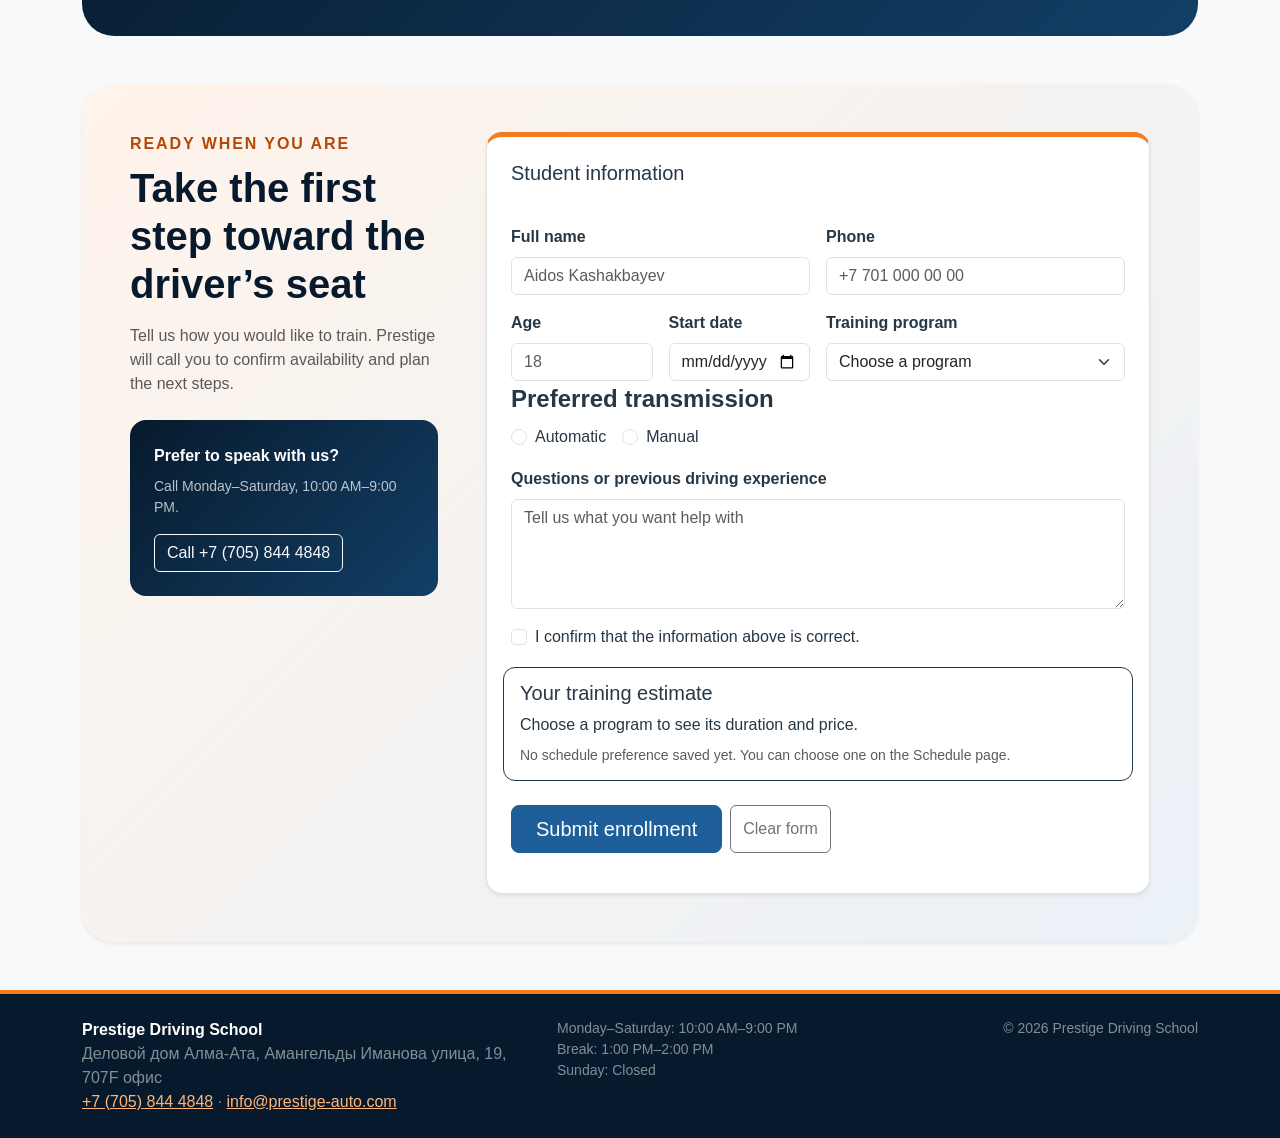
==== commit a4fae24b: "js aidos assignment 6" ====
--- a/index.html
+++ b/index.html
@@ -10,6 +10,8 @@
     <!-- Bootstrap 5.3.8 is used for the responsive grid, navigation, buttons, cards, and utilities. -->
     <link href="https://cdn.jsdelivr.net/npm/bootstrap@5.3.8/dist/css/bootstrap.min.css" rel="stylesheet">
     <link rel="stylesheet" href="css/index.css">
+    <script src="js/main.js" defer></script>
+    <script src="js/index.js" defer></script>
 </head>
 <body class="bg-body-tertiary d-flex flex-column min-vh-100">
     <a class="visually-hidden-focusable skip-link" href="#main-content">Skip to main content</a>
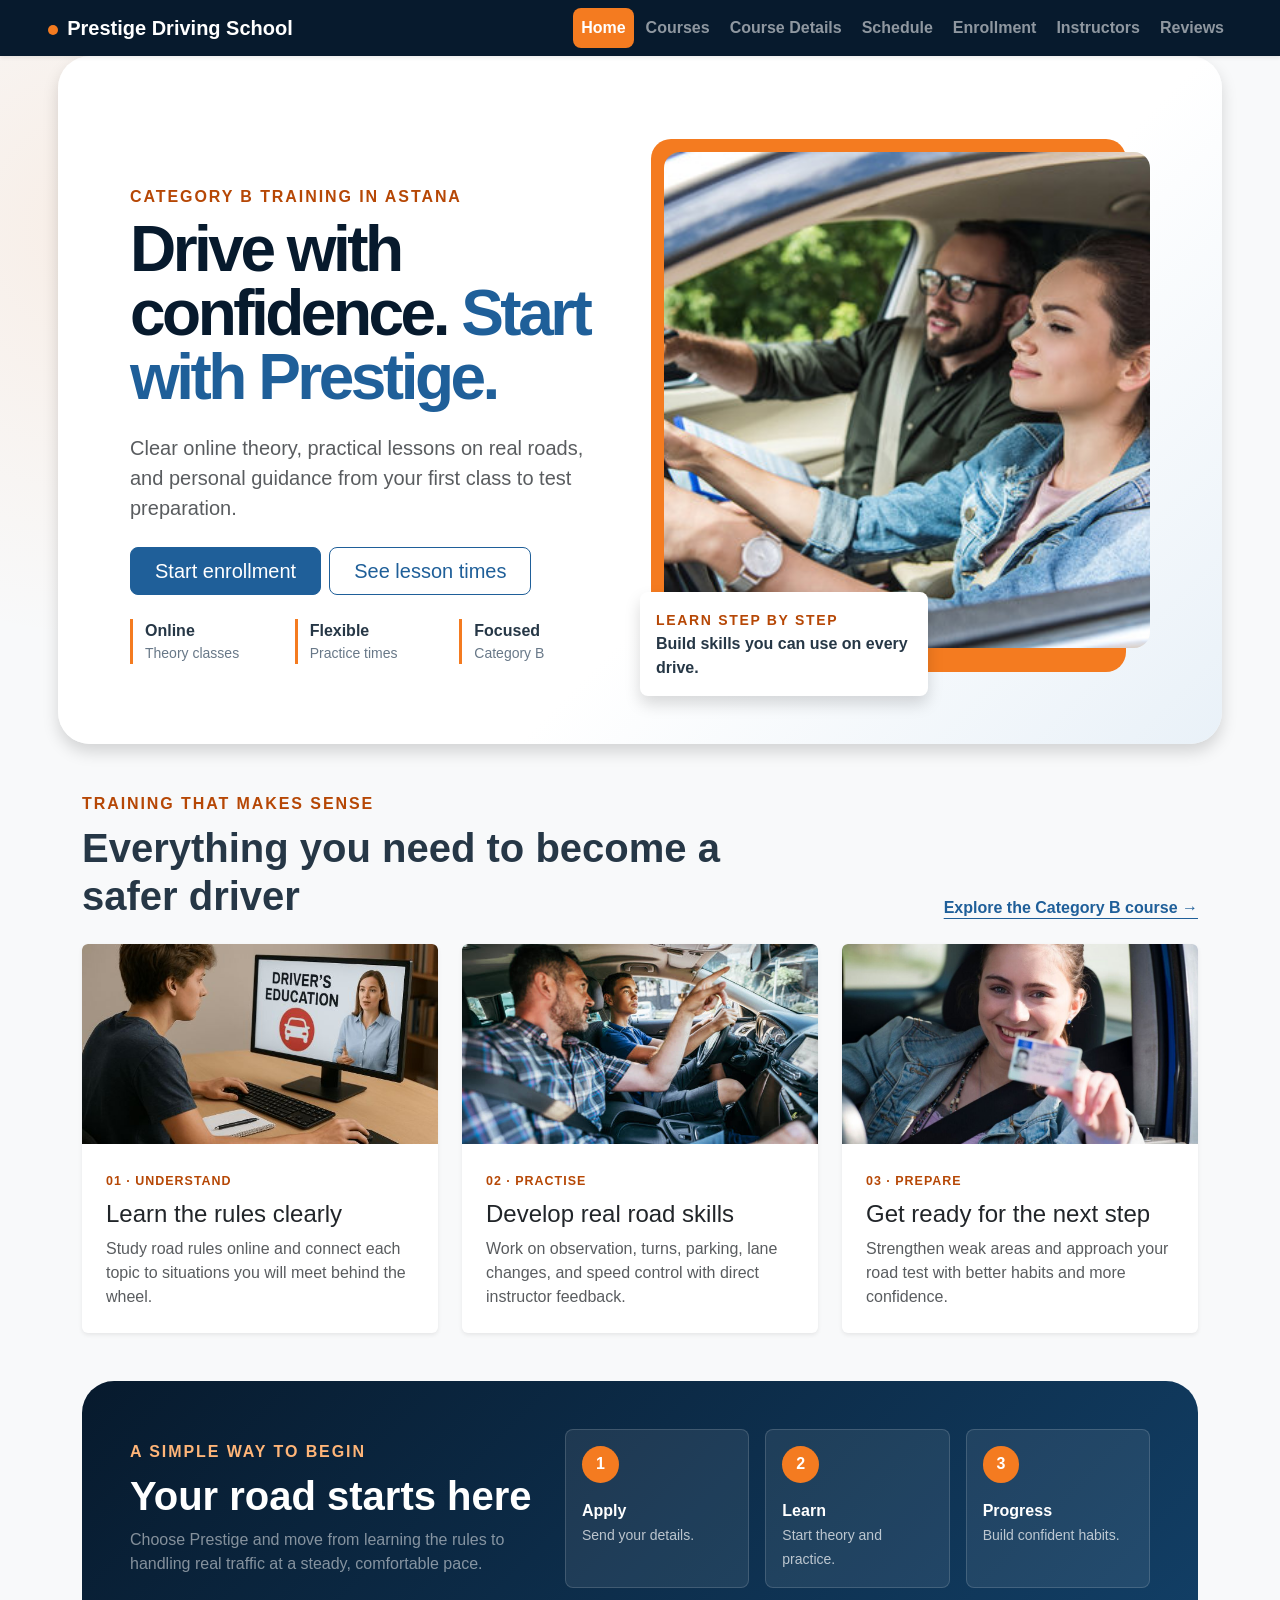
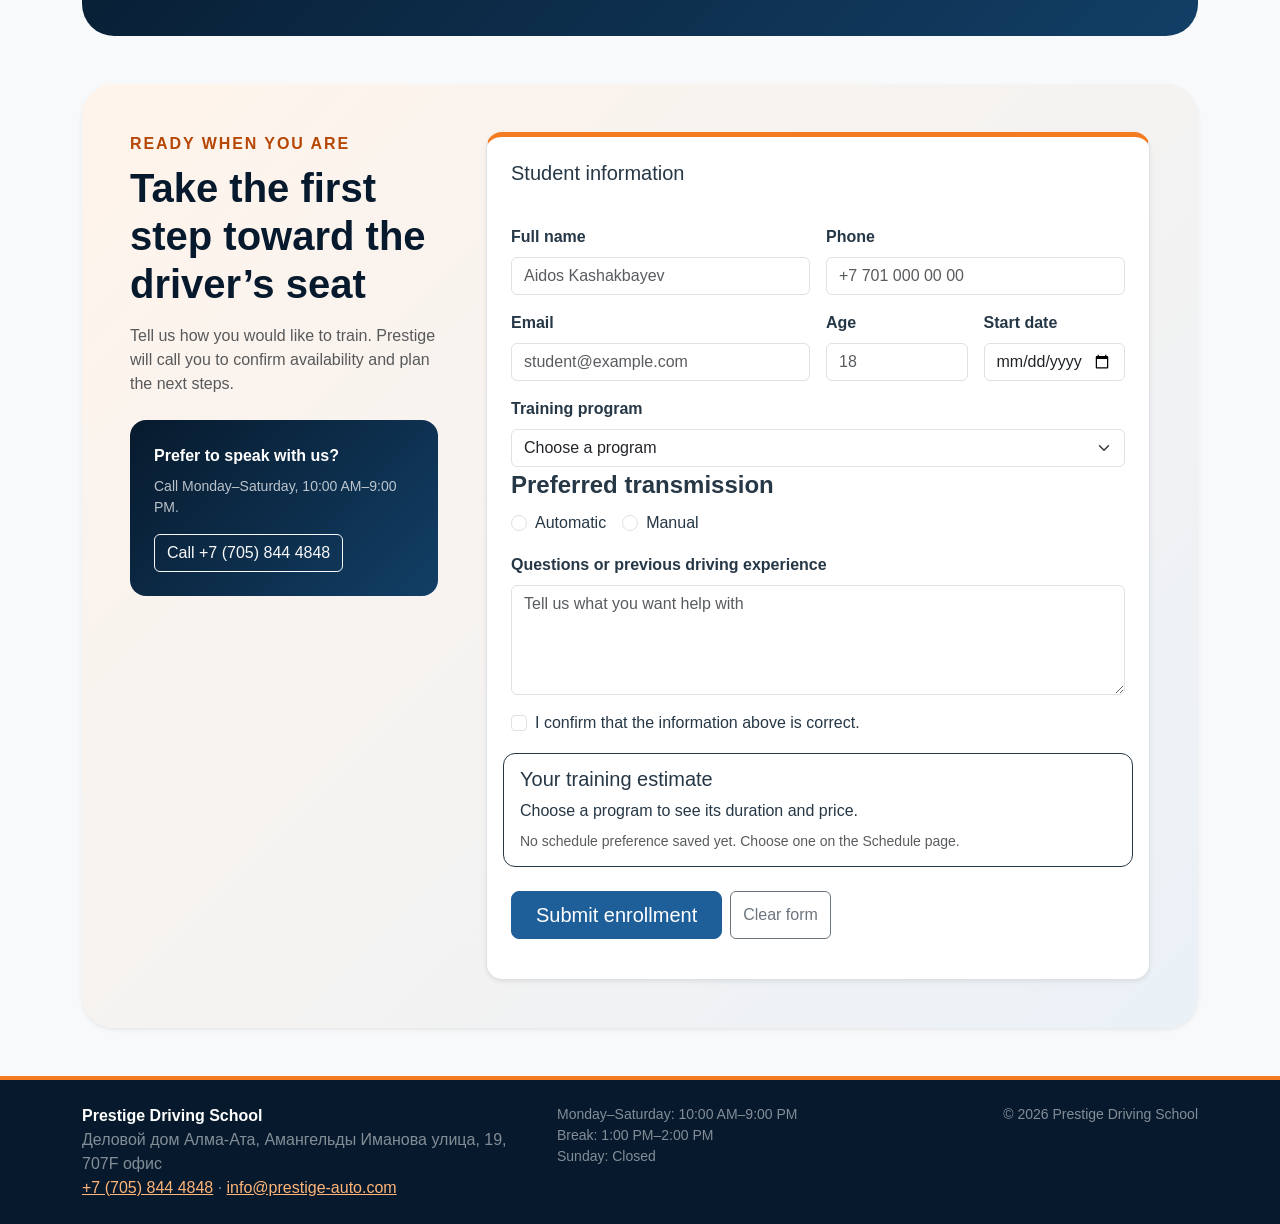
==== commit de75e053: "jquery of aidos is done" ====
--- a/index.html
+++ b/index.html
@@ -10,6 +10,8 @@
     <!-- Bootstrap 5.3.8 is used for the responsive grid, navigation, buttons, cards, and utilities. -->
     <link href="https://cdn.jsdelivr.net/npm/bootstrap@5.3.8/dist/css/bootstrap.min.css" rel="stylesheet">
     <link rel="stylesheet" href="css/index.css">
+    <!-- jQuery 3.7.1 must load before the project scripts that call its API. -->
+    <script src="https://code.jquery.com/jquery-3.7.1.min.js" integrity="sha256-/JqT3SQfawRcv/BIHPThkBvs0OEvtFFmqPF/lYI/Cxo=" crossorigin="anonymous" defer></script>
     <script src="js/main.js" defer></script>
     <script src="js/index.js" defer></script>
 </head>
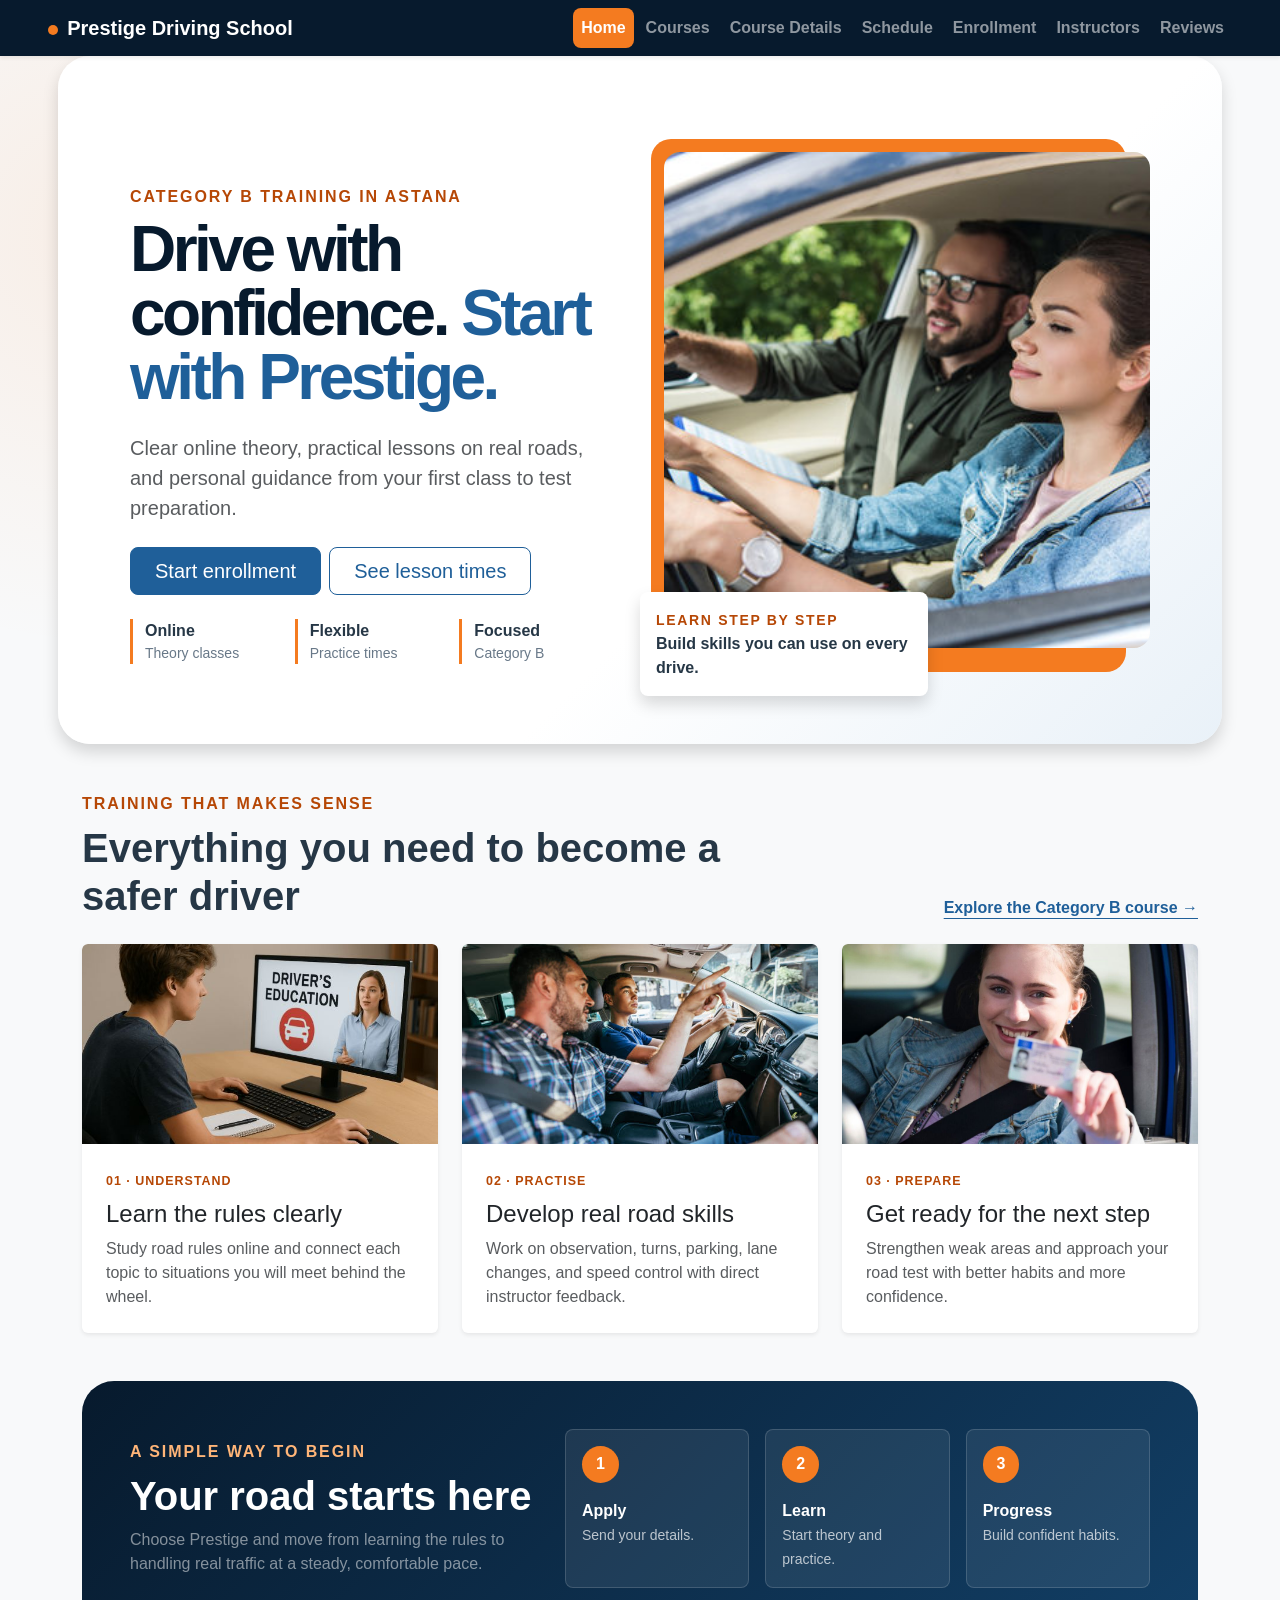
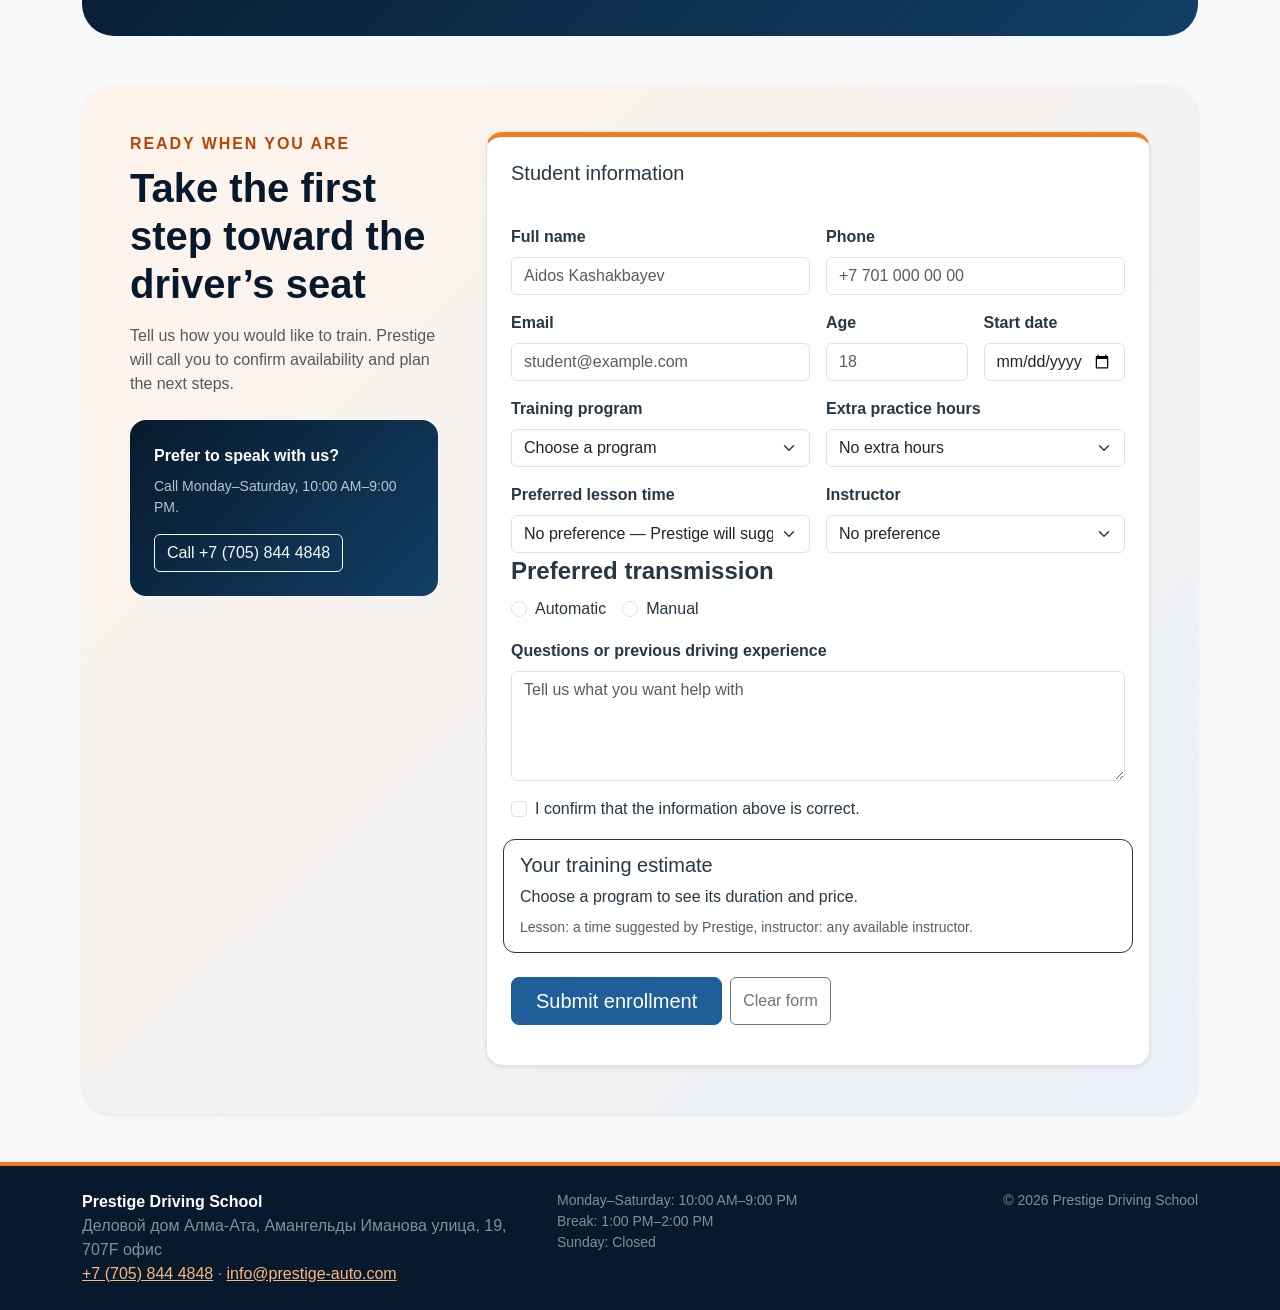
==== commit 0b79a606: "some fixes" ====
--- a/index.html
+++ b/index.html
@@ -13,6 +13,7 @@
     <!-- jQuery 3.7.1 must load before the project scripts that call its API. -->
     <script src="https://code.jquery.com/jquery-3.7.1.min.js" integrity="sha256-/JqT3SQfawRcv/BIHPThkBvs0OEvtFFmqPF/lYI/Cxo=" crossorigin="anonymous" defer></script>
     <script src="js/main.js" defer></script>
+    <script src="js/data.js" defer></script>
     <script src="js/index.js" defer></script>
 </head>
 <body class="bg-body-tertiary d-flex flex-column min-vh-100">
@@ -146,7 +147,7 @@
                     </div>
                 </div>
                 <div class="col-12 col-lg-8">
-                    <!-- This static prototype has no backend; form submission will be connected later. -->
+                    <!-- The only enrollment form of the site; js/index.js adds the email, hours, lesson time and instructor fields. -->
                     <form class="enrollment-form bg-white border rounded-4 shadow-sm p-3 p-md-4" id="enrollment-form" method="post" action="index.html#enrollment-form" aria-describedby="form-instructions enrollment-form-status">
                         <fieldset>
                             <legend class="h5 mb-4">Student information</legend>
